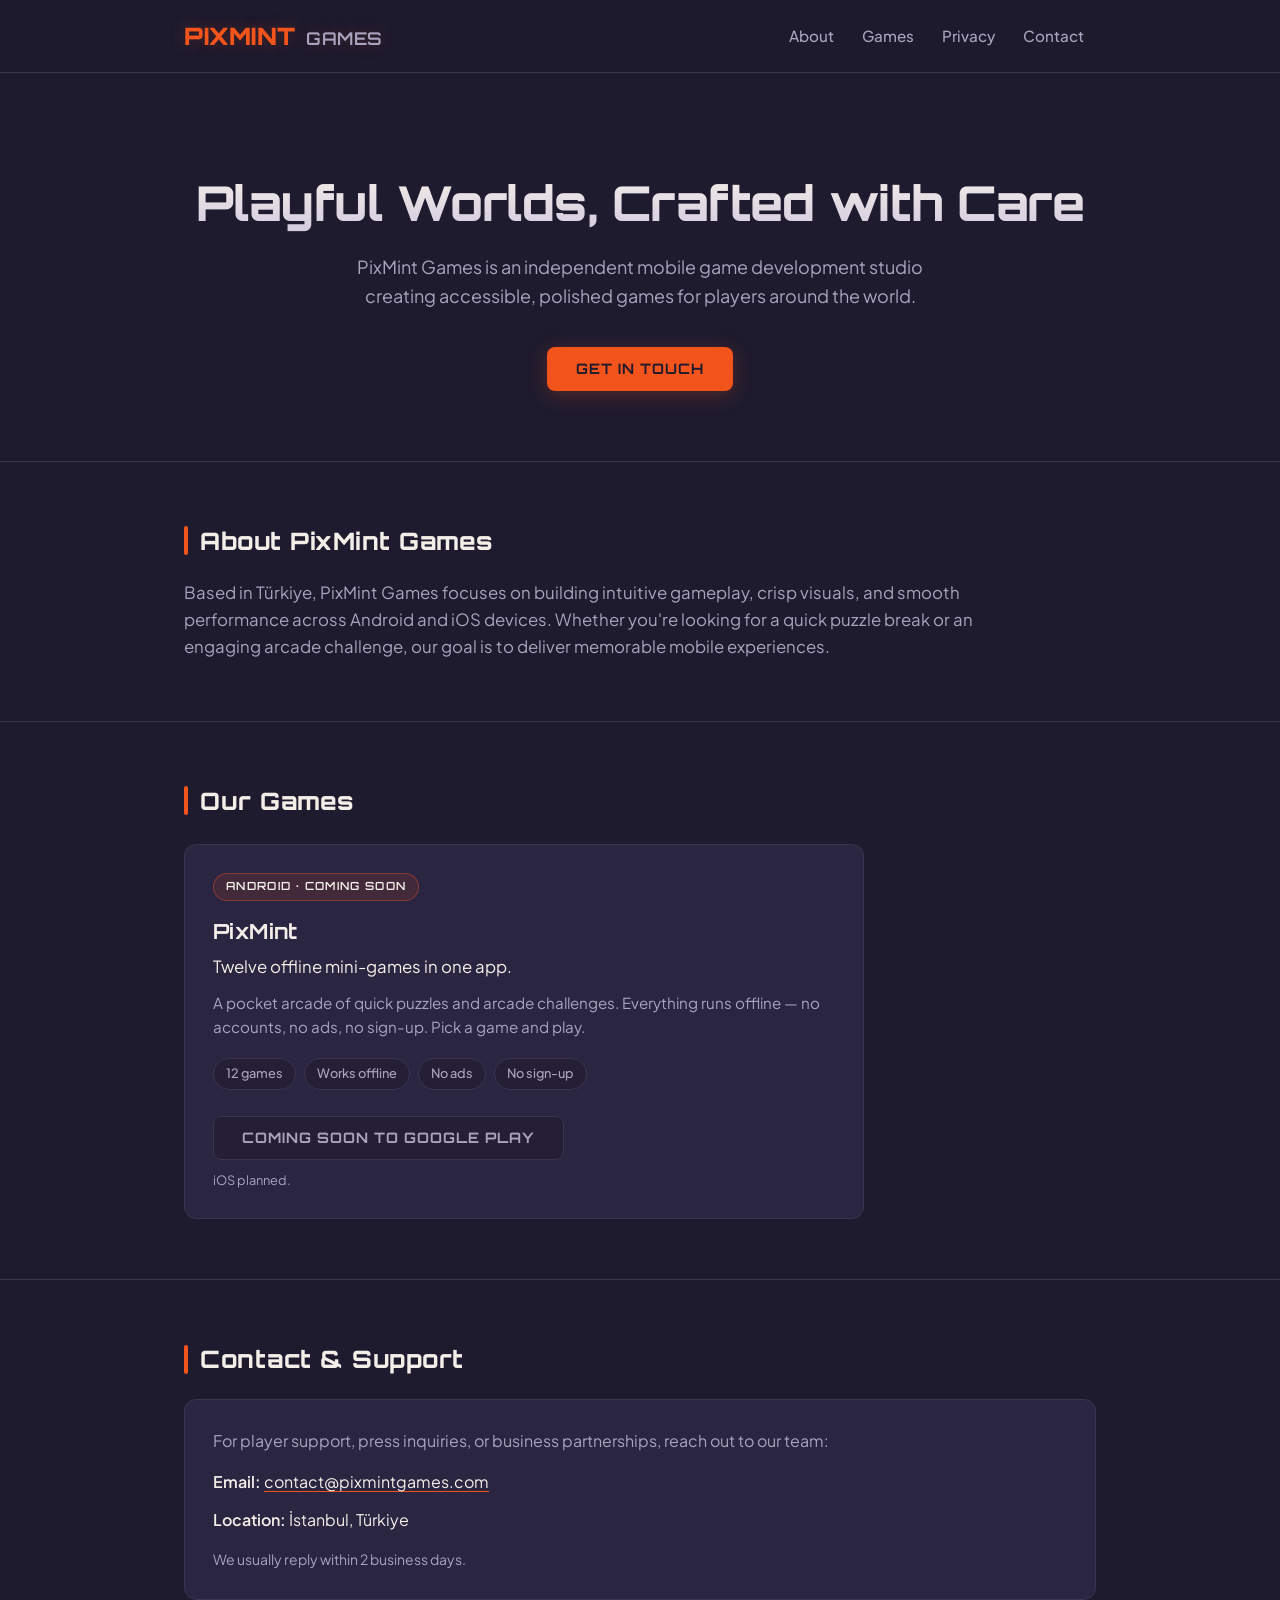
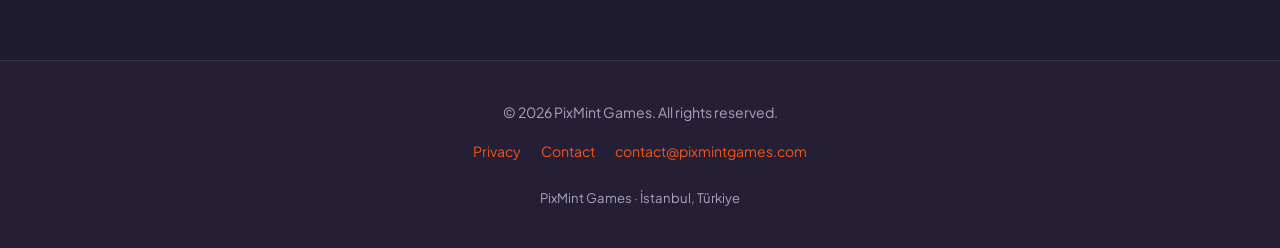
==== site/index.html @ 5b1b3f3f "site: PixMint Games landing, privacy policy and 404 for pixmintgames.com Static HTML/CSS site (brand" ====
<!DOCTYPE html>
<html lang="en">
<head>
  <meta charset="UTF-8">
  <meta name="viewport" content="width=device-width, initial-scale=1">

  <title>PixMint Games — Independent Mobile Game Studio</title>
  <meta name="description" content="PixMint Games is an independent mobile game studio in İstanbul, crafting polished, offline-friendly games for Android and iOS.">
  <meta name="robots" content="index, follow">
  <link rel="canonical" href="https://pixmintgames.com/">
  <meta name="theme-color" content="#1E1B2E">
  <meta name="color-scheme" content="dark">

  <!-- Open Graph -->
  <meta property="og:type" content="website">
  <meta property="og:site_name" content="PixMint Games">
  <meta property="og:locale" content="en_US">
  <meta property="og:url" content="https://pixmintgames.com/">
  <meta property="og:title" content="PixMint Games — Independent Mobile Game Studio">
  <meta property="og:description" content="PixMint Games is an independent mobile game studio in İstanbul, crafting polished, offline-friendly games for Android and iOS.">
  <meta property="og:image" content="https://pixmintgames.com/assets/og-image.png">
  <meta property="og:image:width" content="1200">
  <meta property="og:image:height" content="630">
  <meta property="og:image:type" content="image/png">
  <meta property="og:image:alt" content="PixMint Games — twelve offline mini-games in one app">

  <!-- Twitter / X -->
  <meta name="twitter:card" content="summary_large_image">
  <meta name="twitter:title" content="PixMint Games — Independent Mobile Game Studio">
  <meta name="twitter:description" content="PixMint Games is an independent mobile game studio in İstanbul, crafting polished, offline-friendly games for Android and iOS.">
  <meta name="twitter:image" content="https://pixmintgames.com/assets/og-image.png">
  <meta name="twitter:image:alt" content="PixMint Games — twelve offline mini-games in one app">

  <!-- Icons -->
  <link rel="icon" href="assets/favicon-32.png" sizes="32x32" type="image/png">
  <link rel="icon" href="assets/icon-512.png" sizes="512x512" type="image/png">
  <link rel="apple-touch-icon" href="assets/apple-touch-icon.png">

  <!-- Google Fonts: Orbitron for display, Plus Jakarta Sans for body -->
  <link rel="preconnect" href="https://fonts.googleapis.com">
  <link rel="preconnect" href="https://fonts.gstatic.com" crossorigin>
  <link href="https://fonts.googleapis.com/css2?family=Orbitron:wght@600;800;900&family=Plus+Jakarta+Sans:wght@400;500;600;700&display=swap" rel="stylesheet">

  <link rel="stylesheet" href="assets/styles.css">

  <script type="application/ld+json">
    {
      "@context": "https://schema.org",
      "@type": "Organization",
      "name": "PixMint Games",
      "url": "https://pixmintgames.com/",
      "logo": "https://pixmintgames.com/assets/icon-512.png",
      "email": "contact@pixmintgames.com",
      "description": "Independent mobile game studio based in İstanbul, Türkiye, building polished, offline-friendly games for Android and iOS.",
      "address": {
        "@type": "PostalAddress",
        "addressLocality": "İstanbul",
        "addressCountry": "TR"
      }
    }
  </script>
</head>
<body>

  <a class="skip-link" href="#main">Skip to content</a>

  <header>
    <div class="container nav">
      <div class="logo">PixMint <span>Games</span></div>
      <nav class="nav-links" aria-label="Main">
        <a href="#about">About</a>
        <a href="#games">Games</a>
        <a href="privacy.html">Privacy</a>
        <a href="#contact">Contact</a>
      </nav>
    </div>
  </header>

  <main id="main">

    <div class="hero">
      <div class="container">
        <h1>Playful Worlds, Crafted with Care</h1>
        <p>PixMint Games is an independent mobile game development studio creating accessible, polished games for players around the world.</p>
        <a href="#contact" class="btn">Get in Touch</a>
      </div>
    </div>

    <section id="about">
      <div class="container">
        <h2>About PixMint Games</h2>
        <p class="section-lead">
          Based in Türkiye, PixMint Games focuses on building intuitive gameplay, crisp visuals, and smooth performance across Android and iOS devices. Whether you're looking for a quick puzzle break or an engaging arcade challenge, our goal is to deliver memorable mobile experiences.
        </p>
      </div>
    </section>

    <section id="games">
      <div class="container">
        <h2>Our Games</h2>
        <div class="grid">
          <article class="card">
            <p class="eyebrow">Android · Coming soon</p>
            <h3>PixMint</h3>
            <p class="card-lead">Twelve offline mini-games in one app.</p>
            <p>A pocket arcade of quick puzzles and arcade challenges. Everything runs offline — no accounts, no ads, no sign-up. Pick a game and play.</p>
            <ul class="chips">
              <li>12 games</li>
              <li>Works offline</li>
              <li>No ads</li>
              <li>No sign-up</li>
            </ul>
            <p class="card-cta">
              <span class="btn btn-disabled" aria-disabled="true">Coming soon to Google Play</span>
            </p>
            <p class="note">iOS planned.</p>
          </article>
        </div>
      </div>
    </section>

    <section id="contact">
      <div class="container">
        <h2>Contact &amp; Support</h2>
        <div class="contact-card">
          <p class="contact-intro">For player support, press inquiries, or business partnerships, reach out to our team:</p>
          <p class="contact-detail"><strong>Email:</strong> <a href="mailto:contact@pixmintgames.com">contact@pixmintgames.com</a></p>
          <p class="contact-detail"><strong>Location:</strong> İstanbul, Türkiye</p>
          <p class="contact-note">We usually reply within 2 business days.</p>
        </div>
      </div>
    </section>

  </main>

  <footer>
    <div class="container">
      <p>&copy; 2026 PixMint Games. All rights reserved.</p>
      <p class="footer-links">
        <a href="privacy.html">Privacy</a>
        <a href="#contact">Contact</a>
        <a href="mailto:contact@pixmintgames.com">contact@pixmintgames.com</a>
      </p>
      <p class="legal-info">PixMint Games · İstanbul, Türkiye</p>
    </div>
  </footer>

</body>
</html>
---- site/assets/styles.css ----
/* ==========================================================================
   PixMint Games — shared stylesheet
   Static site, no build step, no JavaScript.
   --------------------------------------------------------------------------
   Reusable classes/components for other pages (privacy.html, 404.html, ...):

     Layout ...... .container, main, section, header, footer
     Navigation .. .nav, .logo, .nav-links, .skip-link
     Typography .. h1, h2, .eyebrow, .section-lead, .note, .legal-info
     Content ..... .card, .grid, .policy-box, .contact-card, .contact-detail,
                   .contact-intro, .contact-note, .chips, .notice
     Actions ..... .btn, .btn-disabled

   Page-specific (index.html only): .hero, .card-lead, .card-cta, .footer-links
   Accessibility: visible :focus-visible ring, 44px minimum touch targets,
   prefers-reduced-motion support, AA contrast on all text tokens.
   ========================================================================== */

:root {
  color-scheme: dark;

  /* Brand palette */
  --ink: #1E1B2E;
  --surface: #2A2540;
  --surface-subtle: #241F35;
  --border: #3A3450;
  --brand: #F2541B;
  --brand-hover: #D8480F;
  --brand-glow: rgba(242, 84, 27, 0.25);
  --cream: #F4EEE9;
  --muted: #A9A3BE;

  --radius: 8px;
  --radius-lg: 12px;

  --font-display: 'Orbitron', -apple-system, BlinkMacSystemFont, sans-serif;
  --font-body: 'Plus Jakarta Sans', -apple-system, BlinkMacSystemFont, sans-serif;
}

*,
*::before,
*::after {
  box-sizing: border-box;
  margin: 0;
  padding: 0;
}

html {
  scroll-behavior: smooth;
}

body {
  font-family: var(--font-body);
  background-color: var(--ink);
  color: var(--cream);
  line-height: 1.6;
  -webkit-font-smoothing: antialiased;
  text-rendering: optimizeLegibility;
}

/* Anchors land below the sticky header */
section[id],
[id] {
  scroll-margin-top: 96px;
}

/* --------------------------------------------------------------------------
   Links
   --brand on --ink = 4.84:1, on --surface-subtle = 4.58:1.
   Inside surface cards the brand orange drops to 4.22:1, so those links use
   --cream (12.7:1) with an orange underline for brand identity.
   -------------------------------------------------------------------------- */
a {
  color: var(--brand);
  text-decoration: none;
  transition: color 0.2s ease;
}

a:hover {
  color: var(--cream);
  text-decoration: underline;
  text-underline-offset: 3px;
}

.card a,
.contact-card a,
.policy-box a {
  color: var(--cream);
  text-decoration: underline;
  text-decoration-color: var(--brand);
  text-underline-offset: 3px;
}

.card a:hover,
.contact-card a:hover,
.policy-box a:hover {
  color: var(--cream);
  text-decoration-color: var(--brand-hover);
  text-decoration-thickness: 2px;
}

/* --------------------------------------------------------------------------
   Focus ring
   -------------------------------------------------------------------------- */
:focus:not(:focus-visible) {
  outline: none;
}

:focus-visible {
  outline: 2px solid var(--brand);
  outline-offset: 3px;
  border-radius: 4px;
}

/* --------------------------------------------------------------------------
   Layout
   -------------------------------------------------------------------------- */
.container {
  width: 100%;
  max-width: 960px;
  margin: 0 auto;
  padding: 0 24px;
}

main {
  display: block;
}

section {
  padding: 60px 0;
  border-top: 1px solid var(--border);
}

/* --------------------------------------------------------------------------
   Skip link — first focusable element, visible on focus
   -------------------------------------------------------------------------- */
.skip-link {
  position: fixed;
  top: -100px;
  left: 16px;
  z-index: 200;
  display: inline-flex;
  align-items: center;
  min-height: 44px;
  padding: 0 20px;
  border-radius: 0 0 var(--radius) var(--radius);
  background-color: var(--brand);
  color: var(--ink);
  font-family: var(--font-display);
  font-size: 0.85rem;
  font-weight: 700;
  letter-spacing: 0.06em;
  text-transform: uppercase;
  transition: top 0.15s ease;
}

.skip-link:hover,
.skip-link:focus {
  color: var(--ink);
  text-decoration: none;
}

.skip-link:focus {
  top: 0;
}

/* --------------------------------------------------------------------------
   Header / navigation (sticky, translucent)
   -------------------------------------------------------------------------- */
header {
  position: sticky;
  top: 0;
  z-index: 100;
  padding: 14px 0;
  border-bottom: 1px solid var(--border);
  background: rgba(30, 27, 46, 0.88);
  -webkit-backdrop-filter: blur(12px);
  backdrop-filter: blur(12px);
}

.nav {
  display: flex;
  align-items: center;
  justify-content: space-between;
  flex-wrap: wrap;
  gap: 8px 16px;
}

.logo {
  font-family: var(--font-display);
  font-size: 1.5rem;
  font-weight: 900;
  letter-spacing: 0.5px;
  text-transform: uppercase;
  color: var(--brand);
  text-shadow: 0 0 16px var(--brand-glow);
  white-space: nowrap;
}

.logo span {
  margin-left: 2px;
  font-size: 1.1rem;
  font-weight: 600;
  color: var(--muted);
}

.nav-links {
  display: flex;
  flex-wrap: wrap;
  align-items: center;
  gap: 4px;
  font-size: 0.95rem;
  font-weight: 500;
}

/* 44px minimum touch target */
.nav-links a {
  display: inline-flex;
  align-items: center;
  min-height: 44px;
  padding: 0 12px;
  border-radius: var(--radius);
  color: var(--muted);
  transition: color 0.2s ease, background-color 0.2s ease;
}

.nav-links a:hover {
  color: var(--cream);
  background-color: rgba(244, 238, 233, 0.06);
  text-decoration: none;
}

/* --------------------------------------------------------------------------
   Typography
   -------------------------------------------------------------------------- */
h2 {
  display: flex;
  align-items: center;
  gap: 12px;
  margin-bottom: 20px;
  font-family: var(--font-display);
  font-size: 1.5rem;
  font-weight: 800;
  letter-spacing: 0.5px;
  color: var(--cream);
}

/* Decorative brand bar (pure CSS, not announced by screen readers) */
h2::before {
  content: '';
  display: inline-block;
  flex: 0 0 auto;
  width: 4px;
  height: 1.2em;
  border-radius: 2px;
  background-color: var(--brand);
}

.section-lead {
  max-width: 800px;
  font-size: 1.05rem;
  color: var(--muted);
}

.eyebrow {
  display: inline-flex;
  align-items: center;
  align-self: flex-start;
  min-height: 28px;
  padding: 4px 12px;
  border: 1px solid rgba(242, 84, 27, 0.38);
  border-radius: 999px;
  background-color: rgba(242, 84, 27, 0.12);
  color: var(--cream);
  font-family: var(--font-display);
  font-size: 0.7rem;
  font-weight: 600;
  letter-spacing: 0.12em;
  text-transform: uppercase;
}

.note {
  margin-top: 10px;
  font-size: 0.8rem;
  color: var(--muted);
}

/* Generic inline notice for legal / informational pages */
.notice {
  padding: 16px 18px;
  border: 1px solid var(--border);
  border-left: 4px solid var(--brand);
  border-radius: var(--radius);
  background-color: rgba(242, 84, 27, 0.08);
  color: var(--cream);
  font-size: 0.925rem;
  line-height: 1.65;
}

.legal-info {
  margin-top: 14px;
  font-size: 0.82rem;
  line-height: 1.6;
  color: var(--muted);
}

/* --------------------------------------------------------------------------
   Hero
   -------------------------------------------------------------------------- */
.hero {
  padding: 100px 0 70px;
  text-align: center;
}

.hero h1 {
  margin-bottom: 20px;
  font-family: var(--font-display);
  font-size: clamp(2rem, 5vw, 3rem);
  font-weight: 800;
  line-height: 1.25;
  letter-spacing: -0.5px;
  color: var(--cream);
  background: linear-gradient(180deg, #F4EEE9 0%, #D2CADE 100%);
  -webkit-background-clip: text;
  background-clip: text;
  -webkit-text-fill-color: transparent;
}

.hero p {
  max-width: 620px;
  margin: 0 auto 36px;
  font-size: 1.125rem;
  color: var(--muted);
}

/* --------------------------------------------------------------------------
   Buttons
   --ink on --brand = 4.84:1 (AA for normal text).
   --brand-hover is used for the hover border/glow only: cream or ink text on
   it would fall below 4.5:1.
   -------------------------------------------------------------------------- */
.btn {
  display: inline-flex;
  align-items: center;
  justify-content: center;
  min-height: 44px;
  padding: 0 28px;
  border: 1px solid transparent;
  border-radius: var(--radius);
  background-color: var(--brand);
  color: var(--ink);
  font-family: var(--font-display);
  font-size: 0.9rem;
  font-weight: 700;
  letter-spacing: 1px;
  text-transform: uppercase;
  text-align: center;
  box-shadow: 0 4px 20px var(--brand-glow);
  transition: transform 0.2s ease, box-shadow 0.2s ease, border-color 0.2s ease;
}

.btn:hover {
  border-color: var(--brand-hover);
  color: var(--ink);
  text-decoration: none;
  transform: translateY(-2px);
  box-shadow: 0 6px 26px rgba(242, 84, 27, 0.4);
}

.btn:active {
  transform: translateY(0);
}

/* Unavailable action: button-shaped but clearly inactive */
.btn-disabled,
.btn-disabled:hover,
.btn-disabled:active {
  border-color: var(--border);
  background-color: var(--surface-subtle);
  color: var(--muted);
  cursor: default;
  transform: none;
  box-shadow: none;
}

/* --------------------------------------------------------------------------
   Cards / grid
   -------------------------------------------------------------------------- */
.grid {
  display: grid;
  grid-template-columns: repeat(auto-fit, minmax(280px, 1fr));
  gap: 20px;
  margin-top: 24px;
}

.card {
  display: flex;
  flex-direction: column;
  align-items: flex-start;
  max-width: 680px;
  padding: 28px;
  border: 1px solid var(--border);
  border-radius: var(--radius-lg);
  background-color: var(--surface);
  transition: border-color 0.2s ease;
}

.card:hover {
  border-color: rgba(244, 238, 233, 0.22);
}

.card h3 {
  margin: 14px 0 6px;
  font-family: var(--font-display);
  font-size: 1.3rem;
  font-weight: 700;
  letter-spacing: 0.02em;
  color: var(--cream);
}

.card p {
  font-size: 0.95rem;
  color: var(--muted);
}

.card .card-lead {
  margin-bottom: 10px;
  font-size: 1.05rem;
  color: var(--cream);
}

/* .card p wins on specificity, so restore the badge/note sizing inside cards */
.card .eyebrow {
  font-family: var(--font-display);
  font-size: 0.7rem;
  color: var(--cream);
}

.card .note {
  font-size: 0.8rem;
}

.chips {
  display: flex;
  flex-wrap: wrap;
  gap: 8px;
  margin: 18px 0 22px;
  list-style: none;
}

.chips li {
  padding: 6px 12px;
  border: 1px solid var(--border);
  border-radius: 999px;
  background-color: var(--surface-subtle);
  color: var(--muted);
  font-size: 0.8rem;
  font-weight: 500;
  line-height: 1.4;
}

.card-cta {
  margin-top: auto;
  padding-top: 4px;
}

/* --------------------------------------------------------------------------
   Policy box (privacy.html reuse)
   -------------------------------------------------------------------------- */
.policy-box {
  padding: 32px;
  border: 1px solid var(--border);
  border-radius: var(--radius-lg);
  background-color: var(--surface);
  color: var(--muted);
  font-size: 0.95rem;
  line-height: 1.7;
}

.policy-box h3 {
  margin: 24px 0 8px;
  font-family: var(--font-display);
  font-size: 1rem;
  letter-spacing: 0.5px;
  color: var(--cream);
}

.policy-box h3:first-child {
  margin-top: 0;
}

.policy-box p + p {
  margin-top: 10px;
}

/* --------------------------------------------------------------------------
   Contact
   -------------------------------------------------------------------------- */
.contact-card {
  padding: 28px;
  border: 1px solid var(--border);
  border-radius: var(--radius-lg);
  background-color: var(--surface);
}

.contact-intro {
  margin-bottom: 16px;
  color: var(--muted);
}

.contact-detail {
  margin-top: 12px;
  font-size: 1rem;
}

.contact-detail strong {
  font-weight: 600;
  color: var(--cream);
}

.contact-note {
  margin-top: 16px;
  font-size: 0.875rem;
  color: var(--muted);
}

/* --------------------------------------------------------------------------
   Footer
   -------------------------------------------------------------------------- */
footer {
  padding: 40px 0;
  border-top: 1px solid var(--border);
  background-color: var(--surface-subtle);
  color: var(--muted);
  font-size: 0.88rem;
  text-align: center;
}

.footer-links {
  display: flex;
  flex-wrap: wrap;
  align-items: center;
  justify-content: center;
  gap: 0 20px;
  margin-top: 6px;
}

.footer-links a {
  display: inline-flex;
  align-items: center;
  min-height: 44px;
  color: var(--brand);
}

.footer-links a:hover {
  color: var(--cream);
}

/* --------------------------------------------------------------------------
   Responsive
   -------------------------------------------------------------------------- */
@media (max-width: 700px) {
  header {
    padding: 6px 0;
  }

  .nav {
    justify-content: center;
    gap: 4px;
  }

  .logo {
    font-size: 1.15rem;
  }

  .nav-links {
    width: 100%;
    justify-content: center;
    gap: 0;
  }

  .nav-links a {
    padding: 0 10px;
    font-size: 0.875rem;
  }

  .hero {
    padding: 64px 0 52px;
  }

  .hero p {
    font-size: 1rem;
    margin-bottom: 28px;
  }

  section {
    padding: 44px 0;
  }

  .card,
  .contact-card,
  .policy-box {
    padding: 22px;
  }
}

/* --------------------------------------------------------------------------
   Reduced motion
   -------------------------------------------------------------------------- */
@media (prefers-reduced-motion: reduce) {
  html {
    scroll-behavior: auto;
  }

  *,
  *::before,
  *::after {
    animation-duration: 0.01ms !important;
    animation-iteration-count: 1 !important;
    transition-duration: 0.01ms !important;
    scroll-behavior: auto !important;
  }

  .btn:hover,
  .btn:active,
  .card:hover,
  .skip-link {
    transform: none !important;
  }
}

/* Keep gradient text readable in forced-colors / high-contrast modes */
@media (forced-colors: active) {
  .hero h1 {
    background: none;
    color: CanvasText;
    -webkit-text-fill-color: currentColor;
  }
}
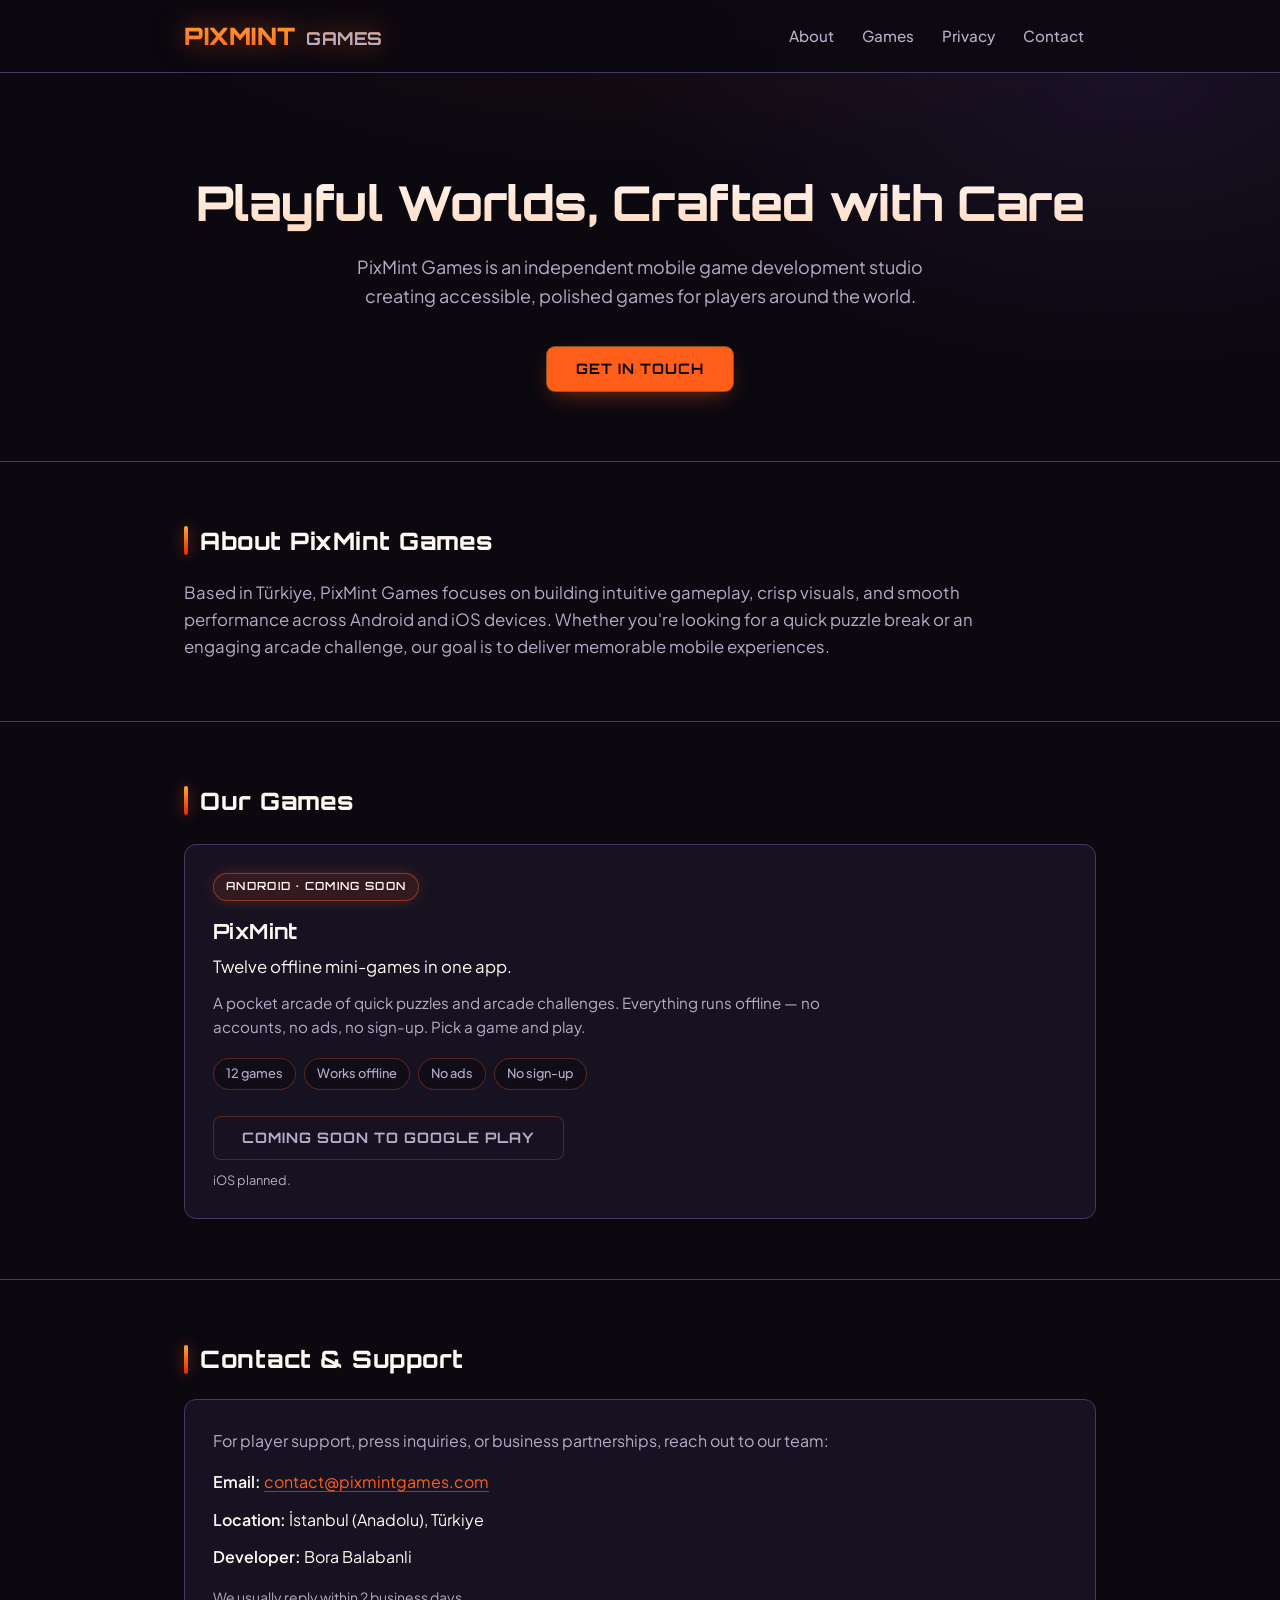
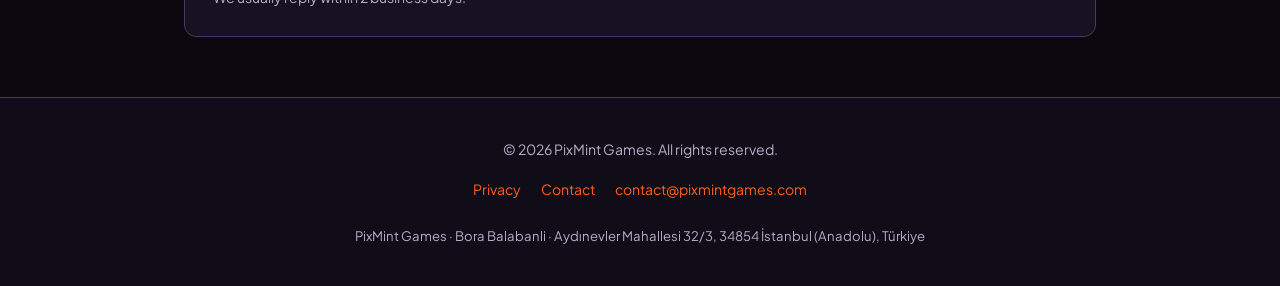
==== commit a4b85c26: "site: palette v2 with Display-P3 overrides, glow accents, legal identity, indexing off Ink drops to " ====
--- a/site/index.html
+++ b/site/index.html
@@ -6,9 +6,12 @@
 
   <title>PixMint Games — Independent Mobile Game Studio</title>
   <meta name="description" content="PixMint Games is an independent mobile game studio in İstanbul, crafting polished, offline-friendly games for Android and iOS.">
-  <meta name="robots" content="index, follow">
+  <!-- Indexing is OFF (pre-launch). To launch: set both robots metas below to
+       "index, follow" and remove the Disallow block in robots.txt. -->
+  <meta name="robots" content="noindex, nofollow">
+  <meta name="googlebot" content="noindex, nofollow">
   <link rel="canonical" href="https://pixmintgames.com/">
-  <meta name="theme-color" content="#1E1B2E">
+  <meta name="theme-color" content="#0B0810">
   <meta name="color-scheme" content="dark">
 
   <!-- Open Graph -->
@@ -48,13 +51,17 @@
       "@context": "https://schema.org",
       "@type": "Organization",
       "name": "PixMint Games",
+      "legalName": "Bora Balabanli",
       "url": "https://pixmintgames.com/",
       "logo": "https://pixmintgames.com/assets/icon-512.png",
       "email": "contact@pixmintgames.com",
       "description": "Independent mobile game studio based in İstanbul, Türkiye, building polished, offline-friendly games for Android and iOS.",
       "address": {
         "@type": "PostalAddress",
+        "streetAddress": "Aydınevler Mahallesi 32/3",
         "addressLocality": "İstanbul",
+        "addressRegion": "İstanbul (Anadolu)",
+        "postalCode": "34854",
         "addressCountry": "TR"
       }
     }
@@ -125,7 +132,8 @@
         <div class="contact-card">
           <p class="contact-intro">For player support, press inquiries, or business partnerships, reach out to our team:</p>
           <p class="contact-detail"><strong>Email:</strong> <a href="mailto:contact@pixmintgames.com">contact@pixmintgames.com</a></p>
-          <p class="contact-detail"><strong>Location:</strong> İstanbul, Türkiye</p>
+          <p class="contact-detail"><strong>Location:</strong> İstanbul (Anadolu), Türkiye</p>
+          <p class="contact-detail"><strong>Developer:</strong> Bora Balabanli</p>
           <p class="contact-note">We usually reply within 2 business days.</p>
         </div>
       </div>
@@ -141,7 +149,7 @@
         <a href="#contact">Contact</a>
         <a href="mailto:contact@pixmintgames.com">contact@pixmintgames.com</a>
       </p>
-      <p class="legal-info">PixMint Games · İstanbul, Türkiye</p>
+      <p class="legal-info">PixMint Games · Bora Balabanli · Aydınevler Mahallesi 32/3, 34854 İstanbul (Anadolu), Türkiye</p>
     </div>
   </footer>
 
--- a/site/assets/styles.css
+++ b/site/assets/styles.css
@@ -19,22 +19,42 @@
 :root {
   color-scheme: dark;
 
-  /* Brand palette */
-  --ink: #1E1B2E;
-  --surface: #2A2540;
-  --surface-subtle: #241F35;
-  --border: #3A3450;
-  --brand: #F2541B;
-  --brand-hover: #D8480F;
-  --brand-glow: rgba(242, 84, 27, 0.25);
-  --cream: #F4EEE9;
-  --muted: #A9A3BE;
+  /* Brand palette — sRGB fallbacks. The P3 override below swaps in the same
+     hues at higher chroma on wide-gamut displays. */
+  --ink: #0B0810;
+  --surface: #171221;
+  --surface-subtle: #110D18;
+  --border: #403A64;
+  --brand: #FF5E1A;            /* hsl(18 100% 55%) */
+  --brand-hot: #FFA733;        /* hsl(34 100% 60%) */
+  --brand-deep: #E62600;       /* hsl(10 100% 45%) */
+  --accent: #B370FF;           /* hsl(268 100% 72%) — ambient glow only */
+  --cream: #FFF7F2;
+  --muted: #B5ACC7;
+
+  /* Derived glows/fills — always resolve through the tokens so the P3
+     override propagates. */
+  --glow-brand: color-mix(in srgb, var(--brand) 55%, transparent);
+  --glow-hot: color-mix(in srgb, var(--brand-hot) 45%, transparent);
+  --brand-tint: color-mix(in srgb, var(--brand) 12%, transparent);
 
   --radius: 8px;
   --radius-lg: 12px;
 
   --font-display: 'Orbitron', -apple-system, BlinkMacSystemFont, sans-serif;
   --font-body: 'Plus Jakarta Sans', -apple-system, BlinkMacSystemFont, sans-serif;
+}
+
+/* Wide-gamut screens get the same hues with more chroma. Values are the
+   computed sRGB -> Display-P3 conversions of the tokens above. */
+@media (color-gamut: p3) {
+  :root {
+    --brand: color(display-p3 0.927 0.412 0.205);
+    --brand-hot: color(display-p3 0.951 0.670 0.304);
+    --brand-deep: color(display-p3 0.829 0.235 0.128);
+    --accent: color(display-p3 0.665 0.451 0.968);
+    --cream: color(display-p3 0.995 0.970 0.951);
+  }
 }
 
 *,
@@ -52,6 +72,10 @@
 body {
   font-family: var(--font-body);
   background-color: var(--ink);
+  background-image:
+    radial-gradient(900px 460px at 50% -8%, color-mix(in srgb, var(--brand) 10%, transparent), transparent 70%),
+    radial-gradient(720px 420px at 88% 4%, color-mix(in srgb, var(--accent) 9%, transparent), transparent 70%);
+  background-repeat: no-repeat;
   color: var(--cream);
   line-height: 1.6;
   -webkit-font-smoothing: antialiased;
@@ -66,9 +90,9 @@
 
 /* --------------------------------------------------------------------------
    Links
-   --brand on --ink = 4.84:1, on --surface-subtle = 4.58:1.
-   Inside surface cards the brand orange drops to 4.22:1, so those links use
-   --cream (12.7:1) with an orange underline for brand identity.
+   --brand on --ink = 6.50:1, on --surface = 6.00:1,
+   on --surface-subtle = 6.27:1. All pass AA, so the brand orange is used
+   everywhere, including inside surface cards.
    -------------------------------------------------------------------------- */
 a {
   color: var(--brand);
@@ -85,9 +109,9 @@
 .card a,
 .contact-card a,
 .policy-box a {
-  color: var(--cream);
+  color: var(--brand);
   text-decoration: underline;
-  text-decoration-color: var(--brand);
+  text-decoration-color: color-mix(in srgb, var(--brand) 55%, transparent);
   text-underline-offset: 3px;
 }
 
@@ -95,7 +119,7 @@
 .contact-card a:hover,
 .policy-box a:hover {
   color: var(--cream);
-  text-decoration-color: var(--brand-hover);
+  text-decoration-color: var(--brand-hot);
   text-decoration-thickness: 2px;
 }
 
@@ -110,6 +134,7 @@
   outline: 2px solid var(--brand);
   outline-offset: 3px;
   border-radius: 4px;
+  box-shadow: 0 0 0 4px color-mix(in srgb, var(--brand) 28%, transparent);
 }
 
 /* --------------------------------------------------------------------------
@@ -173,7 +198,7 @@
   z-index: 100;
   padding: 14px 0;
   border-bottom: 1px solid var(--border);
-  background: rgba(30, 27, 46, 0.88);
+  background: color-mix(in srgb, var(--ink) 78%, transparent);
   -webkit-backdrop-filter: blur(12px);
   backdrop-filter: blur(12px);
 }
@@ -192,8 +217,11 @@
   font-weight: 900;
   letter-spacing: 0.5px;
   text-transform: uppercase;
-  color: var(--brand);
-  text-shadow: 0 0 16px var(--brand-glow);
+  background: linear-gradient(180deg, var(--brand-hot), var(--brand));
+  -webkit-background-clip: text;
+  background-clip: text;
+  -webkit-text-fill-color: transparent;
+  filter: drop-shadow(0 0 14px var(--glow-brand));
   white-space: nowrap;
 }
 
@@ -202,6 +230,7 @@
   font-size: 1.1rem;
   font-weight: 600;
   color: var(--muted);
+  -webkit-text-fill-color: var(--muted);
 }
 
 .nav-links {
@@ -226,7 +255,7 @@
 
 .nav-links a:hover {
   color: var(--cream);
-  background-color: rgba(244, 238, 233, 0.06);
+  background-color: color-mix(in srgb, var(--cream) 7%, transparent);
   text-decoration: none;
 }
 
@@ -253,7 +282,8 @@
   width: 4px;
   height: 1.2em;
   border-radius: 2px;
-  background-color: var(--brand);
+  background: linear-gradient(180deg, var(--brand-hot), var(--brand-deep));
+  box-shadow: 0 0 14px var(--glow-brand);
 }
 
 .section-lead {
@@ -268,9 +298,10 @@
   align-self: flex-start;
   min-height: 28px;
   padding: 4px 12px;
-  border: 1px solid rgba(242, 84, 27, 0.38);
+  border: 1px solid color-mix(in srgb, var(--brand) 45%, transparent);
   border-radius: 999px;
-  background-color: rgba(242, 84, 27, 0.12);
+  background-color: var(--brand-tint);
+  box-shadow: 0 0 18px -6px var(--glow-brand);
   color: var(--cream);
   font-family: var(--font-display);
   font-size: 0.7rem;
@@ -289,9 +320,12 @@
 .notice {
   padding: 16px 18px;
   border: 1px solid var(--border);
-  border-left: 4px solid var(--brand);
   border-radius: var(--radius);
-  background-color: rgba(242, 84, 27, 0.08);
+  background-color: color-mix(in srgb, var(--brand) 9%, transparent);
+  background-image: linear-gradient(180deg, var(--brand-hot), var(--brand-deep));
+  background-size: 4px 100%;
+  background-position: left top;
+  background-repeat: no-repeat;
   color: var(--cream);
   font-size: 0.925rem;
   line-height: 1.65;
@@ -320,7 +354,7 @@
   line-height: 1.25;
   letter-spacing: -0.5px;
   color: var(--cream);
-  background: linear-gradient(180deg, #F4EEE9 0%, #D2CADE 100%);
+  background: linear-gradient(180deg, #FFF7F2 0%, #FFD9BF 100%);
   -webkit-background-clip: text;
   background-clip: text;
   -webkit-text-fill-color: transparent;
@@ -335,9 +369,8 @@
 
 /* --------------------------------------------------------------------------
    Buttons
-   --ink on --brand = 4.84:1 (AA for normal text).
-   --brand-hover is used for the hover border/glow only: cream or ink text on
-   it would fall below 4.5:1.
+   --ink on --brand = 6.50:1 (AA for normal text). The glow tokens are
+   decorative only and never carry text.
    -------------------------------------------------------------------------- */
 .btn {
   display: inline-flex;
@@ -355,32 +388,64 @@
   letter-spacing: 1px;
   text-transform: uppercase;
   text-align: center;
-  box-shadow: 0 4px 20px var(--brand-glow);
+  box-shadow: 0 0 0 1px var(--glow-hot), 0 8px 24px -8px var(--glow-brand);
   transition: transform 0.2s ease, box-shadow 0.2s ease, border-color 0.2s ease;
 }
 
 .btn:hover {
-  border-color: var(--brand-hover);
+  border-color: var(--brand-deep);
   color: var(--ink);
   text-decoration: none;
   transform: translateY(-2px);
-  box-shadow: 0 6px 26px rgba(242, 84, 27, 0.4);
+  box-shadow: 0 0 0 1px var(--glow-hot), 0 12px 34px -10px var(--glow-brand), 0 0 44px -12px var(--glow-hot);
 }
 
 .btn:active {
   transform: translateY(0);
 }
 
-/* Unavailable action: button-shaped but clearly inactive */
-.btn-disabled,
+/* Unavailable action: button-shaped but clearly inactive.
+   --surface fill + a faint brand hairline keeps the pill visible on --ink
+   (--surface is #171221 vs --ink #0B0810), while --muted on --surface is
+   8.46:1 so the label stays readable. */
+.btn-disabled {
+  border: 1px solid color-mix(in srgb, var(--brand) 28%, transparent);
+  background-color: var(--surface);
+  color: var(--muted);
+  cursor: default;
+  box-shadow: none;
+}
+
+/* No hover lift, glow, or colour change: it is not a live control. */
 .btn-disabled:hover,
 .btn-disabled:active {
-  border-color: var(--border);
-  background-color: var(--surface-subtle);
+  border-color: color-mix(in srgb, var(--brand) 28%, transparent);
+  background-color: var(--surface);
   color: var(--muted);
   cursor: default;
   transform: none;
   box-shadow: none;
+}
+
+/* The surface-card link rule above outranks .btn, which would paint a button
+   label brand-on-brand. Buttons keep ink text; disabled ones stay muted. */
+.card .btn,
+.contact-card .btn,
+.policy-box .btn,
+.card .btn:hover,
+.contact-card .btn:hover,
+.policy-box .btn:hover {
+  color: var(--ink);
+  text-decoration: none;
+}
+
+.card .btn-disabled,
+.contact-card .btn-disabled,
+.policy-box .btn-disabled,
+.card .btn-disabled:hover,
+.contact-card .btn-disabled:hover,
+.policy-box .btn-disabled:hover {
+  color: var(--muted);
 }
 
 /* --------------------------------------------------------------------------
@@ -391,6 +456,16 @@
   grid-template-columns: repeat(auto-fit, minmax(280px, 1fr));
   gap: 20px;
   margin-top: 24px;
+}
+
+/* A lone card should not leave an empty auto-fit column beside it. */
+.grid:has(> .card:only-child) {
+  grid-template-columns: 1fr;
+}
+
+/* ...and that lone card should fill the row instead of stopping at 680px. */
+.grid:has(> .card:only-child) > .card {
+  max-width: none;
 }
 
 .card {
@@ -402,11 +477,12 @@
   border: 1px solid var(--border);
   border-radius: var(--radius-lg);
   background-color: var(--surface);
-  transition: border-color 0.2s ease;
+  transition: border-color 0.2s ease, box-shadow 0.2s ease;
 }
 
 .card:hover {
-  border-color: rgba(244, 238, 233, 0.22);
+  border-color: color-mix(in srgb, var(--brand) 55%, transparent);
+  box-shadow: 0 0 0 1px color-mix(in srgb, var(--brand) 25%, transparent), 0 20px 50px -26px var(--glow-brand);
 }
 
 .card h3 {
@@ -421,6 +497,12 @@
 .card p {
   font-size: 0.95rem;
   color: var(--muted);
+}
+
+/* A full-width single card must not stretch its copy into 900px lines. */
+.card > p,
+.card .card-lead {
+  max-width: 62ch;
 }
 
 .card .card-lead {
@@ -450,13 +532,19 @@
 
 .chips li {
   padding: 6px 12px;
-  border: 1px solid var(--border);
+  border: 1px solid color-mix(in srgb, var(--brand) 30%, transparent);
   border-radius: 999px;
   background-color: var(--surface-subtle);
   color: var(--muted);
   font-size: 0.8rem;
   font-weight: 500;
   line-height: 1.4;
+  transition: border-color 0.2s ease, box-shadow 0.2s ease;
+}
+
+.chips li:hover {
+  border-color: color-mix(in srgb, var(--brand) 60%, transparent);
+  box-shadow: 0 0 16px -4px var(--glow-brand);
 }
 
 .card-cta {
@@ -629,11 +717,17 @@
   }
 }
 
-/* Keep gradient text readable in forced-colors / high-contrast modes */
+/* Keep gradient/clipped text readable in forced-colors / high-contrast modes */
 @media (forced-colors: active) {
-  .hero h1 {
+  .hero h1,
+  .logo {
     background: none;
     color: CanvasText;
     -webkit-text-fill-color: currentColor;
-  }
-}
+    filter: none;
+  }
+
+  .logo span {
+    -webkit-text-fill-color: currentColor;
+  }
+}
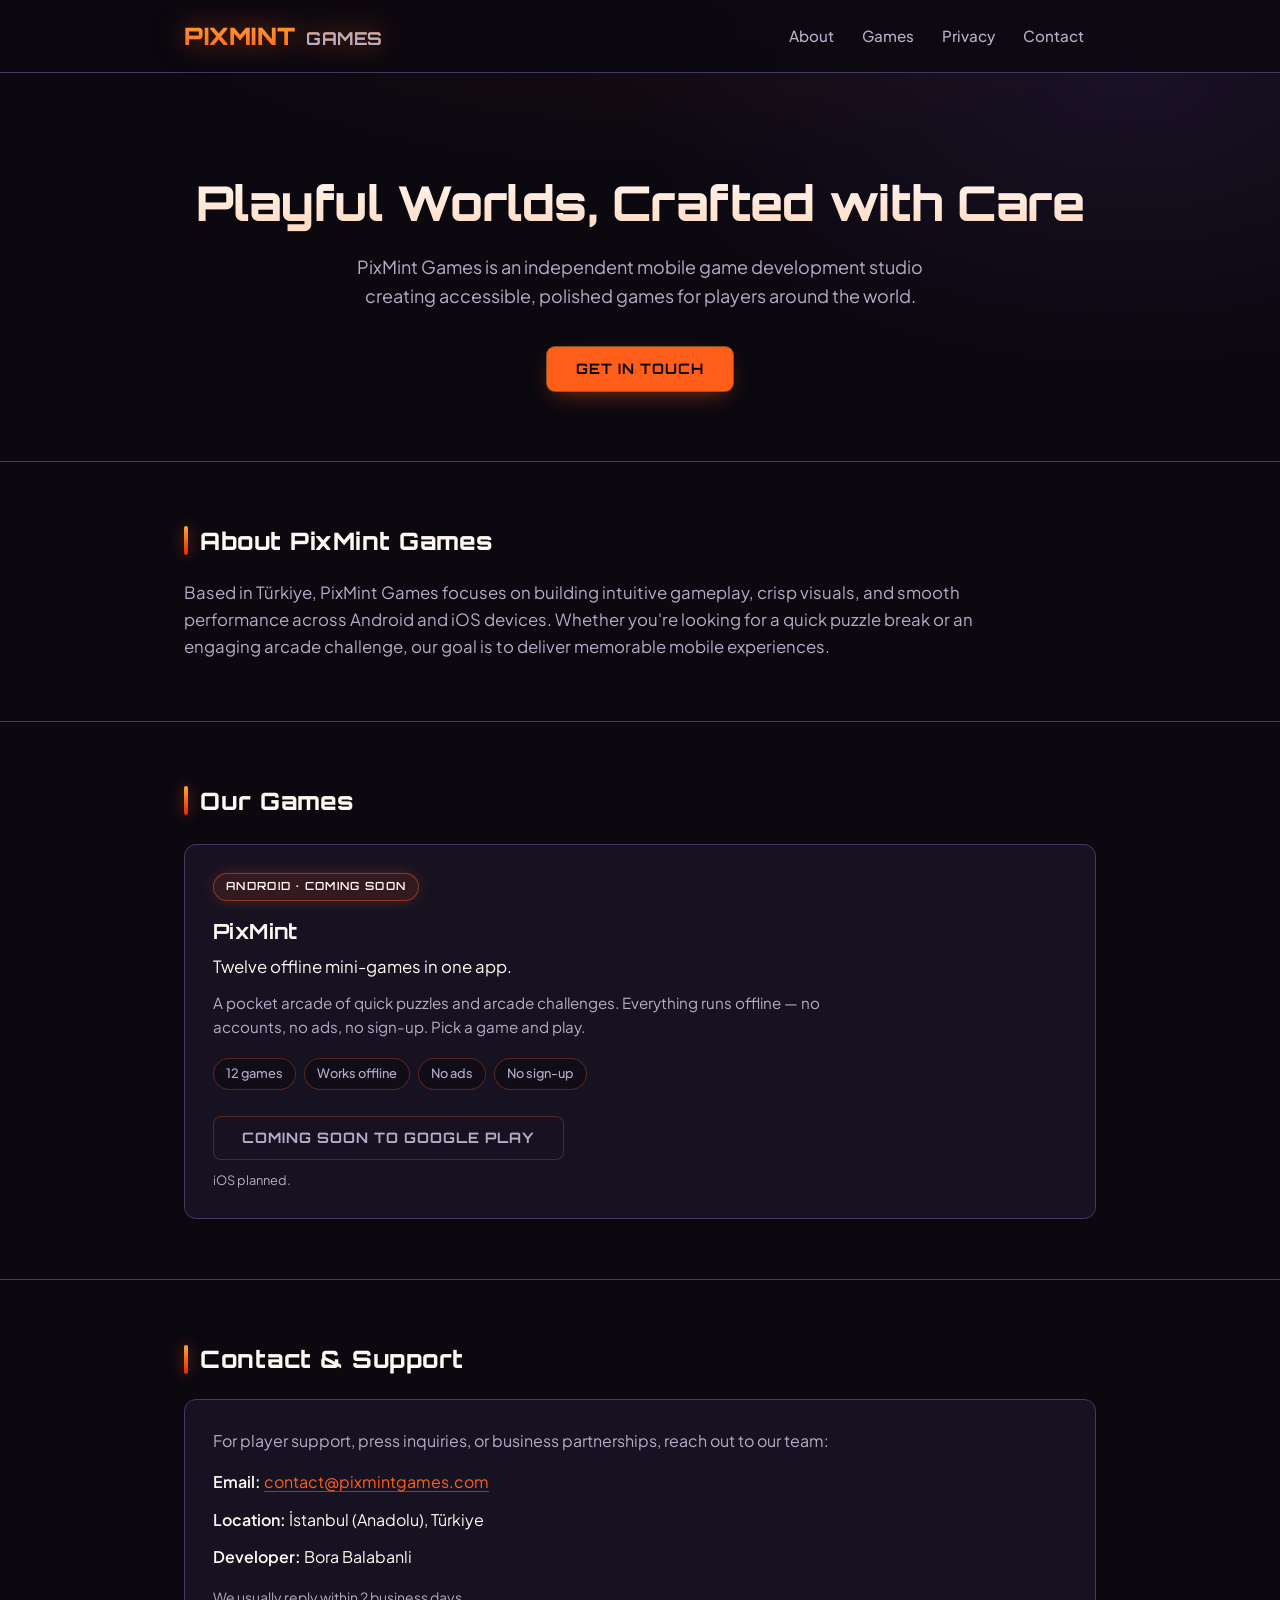
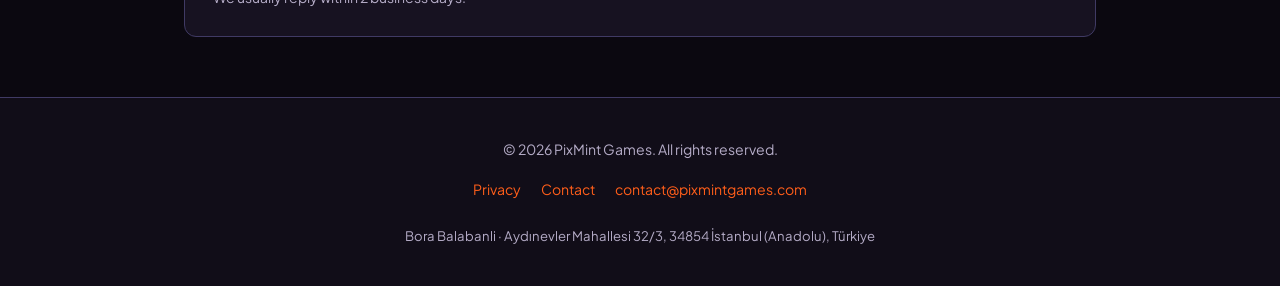
==== commit 5f1c9abc: "site: drop redundant studio name from the footer legal line" ====
--- a/site/index.html
+++ b/site/index.html
@@ -149,7 +149,7 @@
         <a href="#contact">Contact</a>
         <a href="mailto:contact@pixmintgames.com">contact@pixmintgames.com</a>
       </p>
-      <p class="legal-info">PixMint Games · Bora Balabanli · Aydınevler Mahallesi 32/3, 34854 İstanbul (Anadolu), Türkiye</p>
+      <p class="legal-info">Bora Balabanli · Aydınevler Mahallesi 32/3, 34854 İstanbul (Anadolu), Türkiye</p>
     </div>
   </footer>
 
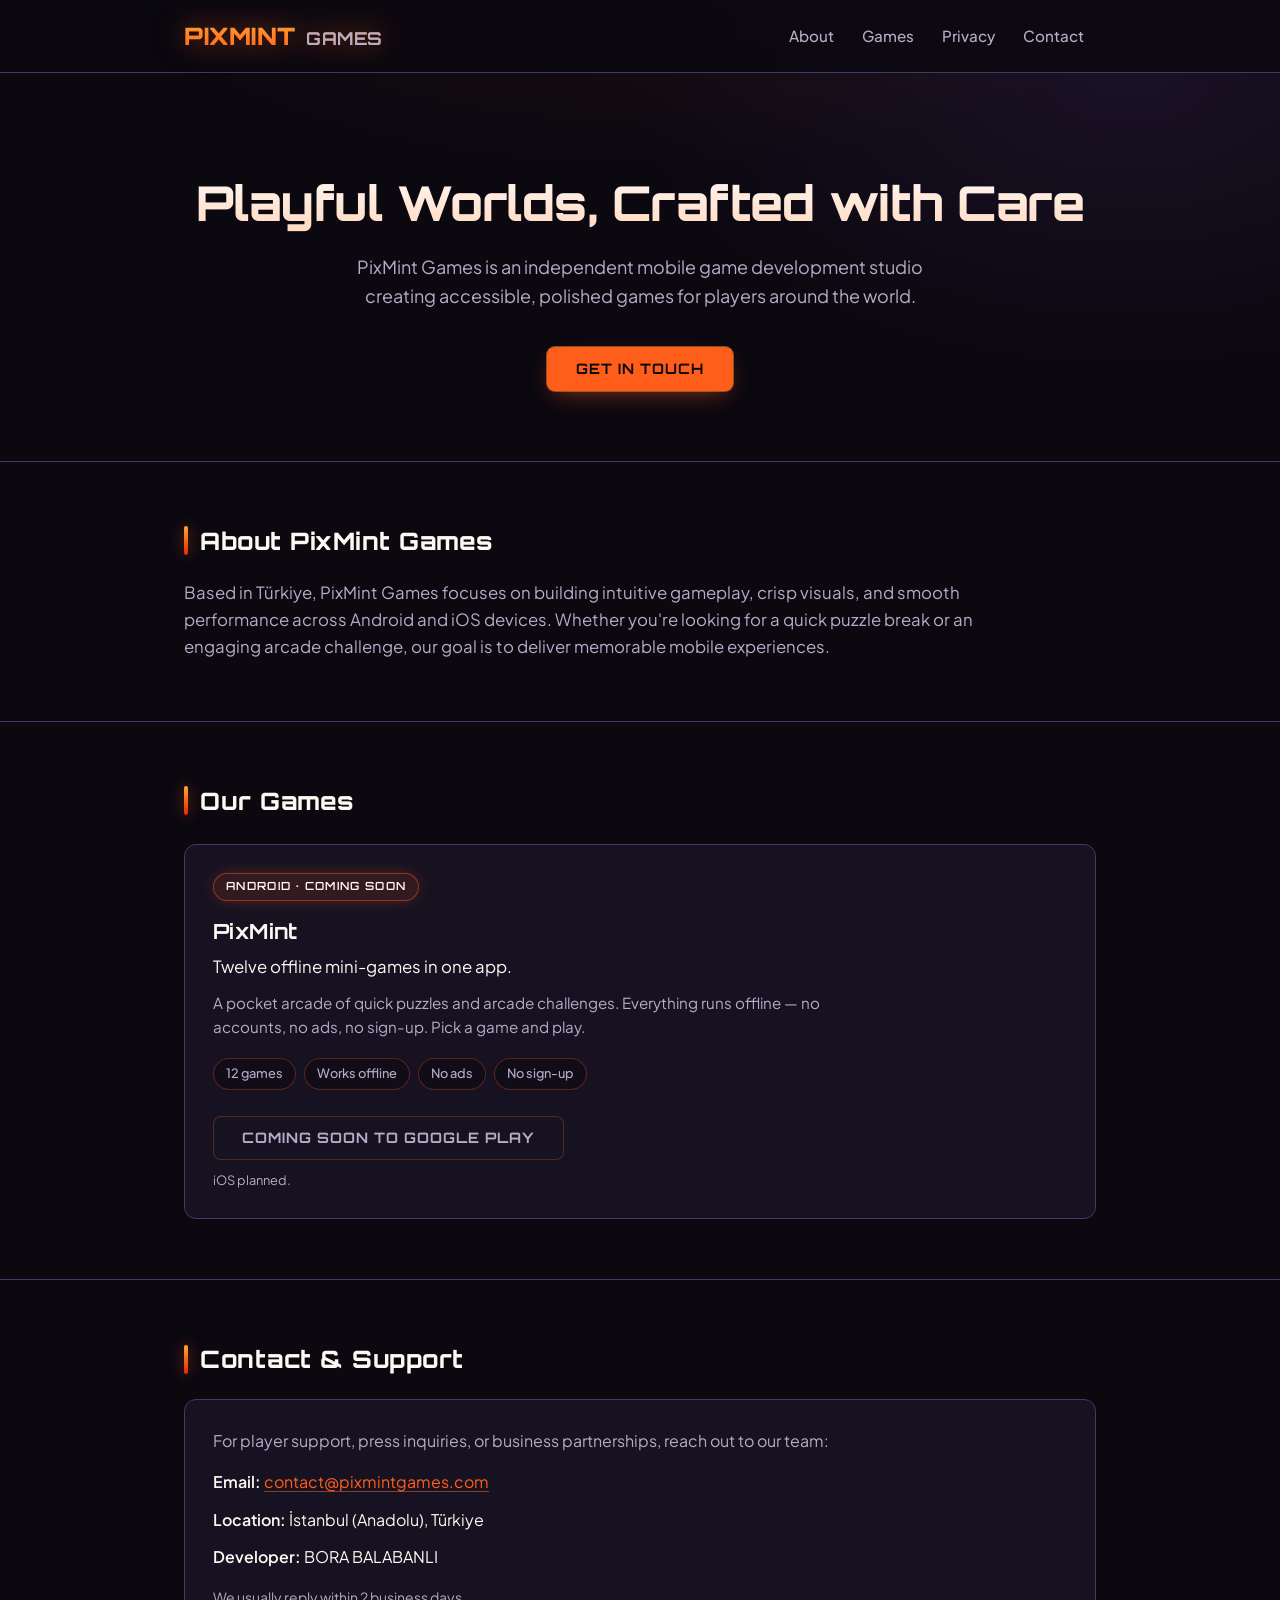
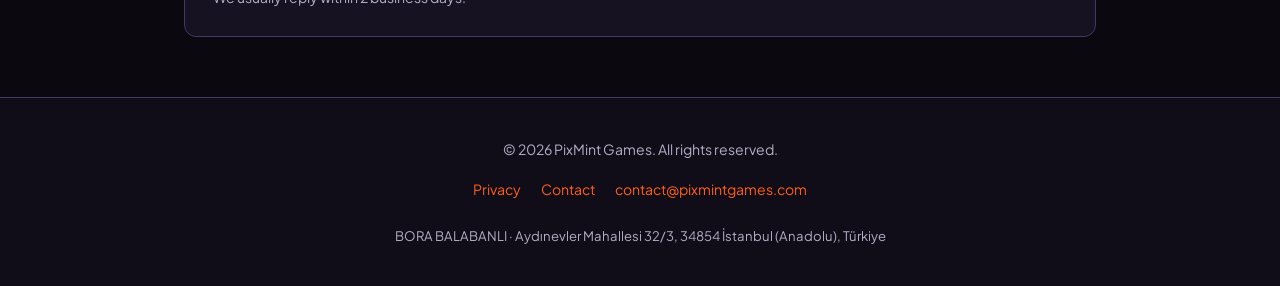
==== commit e4937be5: "site: uppercase the developer name across footer, contact card, privacy and JSON-LD" ====
--- a/site/index.html
+++ b/site/index.html
@@ -51,7 +51,7 @@
       "@context": "https://schema.org",
       "@type": "Organization",
       "name": "PixMint Games",
-      "legalName": "Bora Balabanli",
+      "legalName": "BORA BALABANLI",
       "url": "https://pixmintgames.com/",
       "logo": "https://pixmintgames.com/assets/icon-512.png",
       "email": "contact@pixmintgames.com",
@@ -133,7 +133,7 @@
           <p class="contact-intro">For player support, press inquiries, or business partnerships, reach out to our team:</p>
           <p class="contact-detail"><strong>Email:</strong> <a href="mailto:contact@pixmintgames.com">contact@pixmintgames.com</a></p>
           <p class="contact-detail"><strong>Location:</strong> İstanbul (Anadolu), Türkiye</p>
-          <p class="contact-detail"><strong>Developer:</strong> Bora Balabanli</p>
+          <p class="contact-detail"><strong>Developer:</strong> BORA BALABANLI</p>
           <p class="contact-note">We usually reply within 2 business days.</p>
         </div>
       </div>
@@ -149,7 +149,7 @@
         <a href="#contact">Contact</a>
         <a href="mailto:contact@pixmintgames.com">contact@pixmintgames.com</a>
       </p>
-      <p class="legal-info">Bora Balabanli · Aydınevler Mahallesi 32/3, 34854 İstanbul (Anadolu), Türkiye</p>
+      <p class="legal-info">BORA BALABANLI · Aydınevler Mahallesi 32/3, 34854 İstanbul (Anadolu), Türkiye</p>
     </div>
   </footer>
 
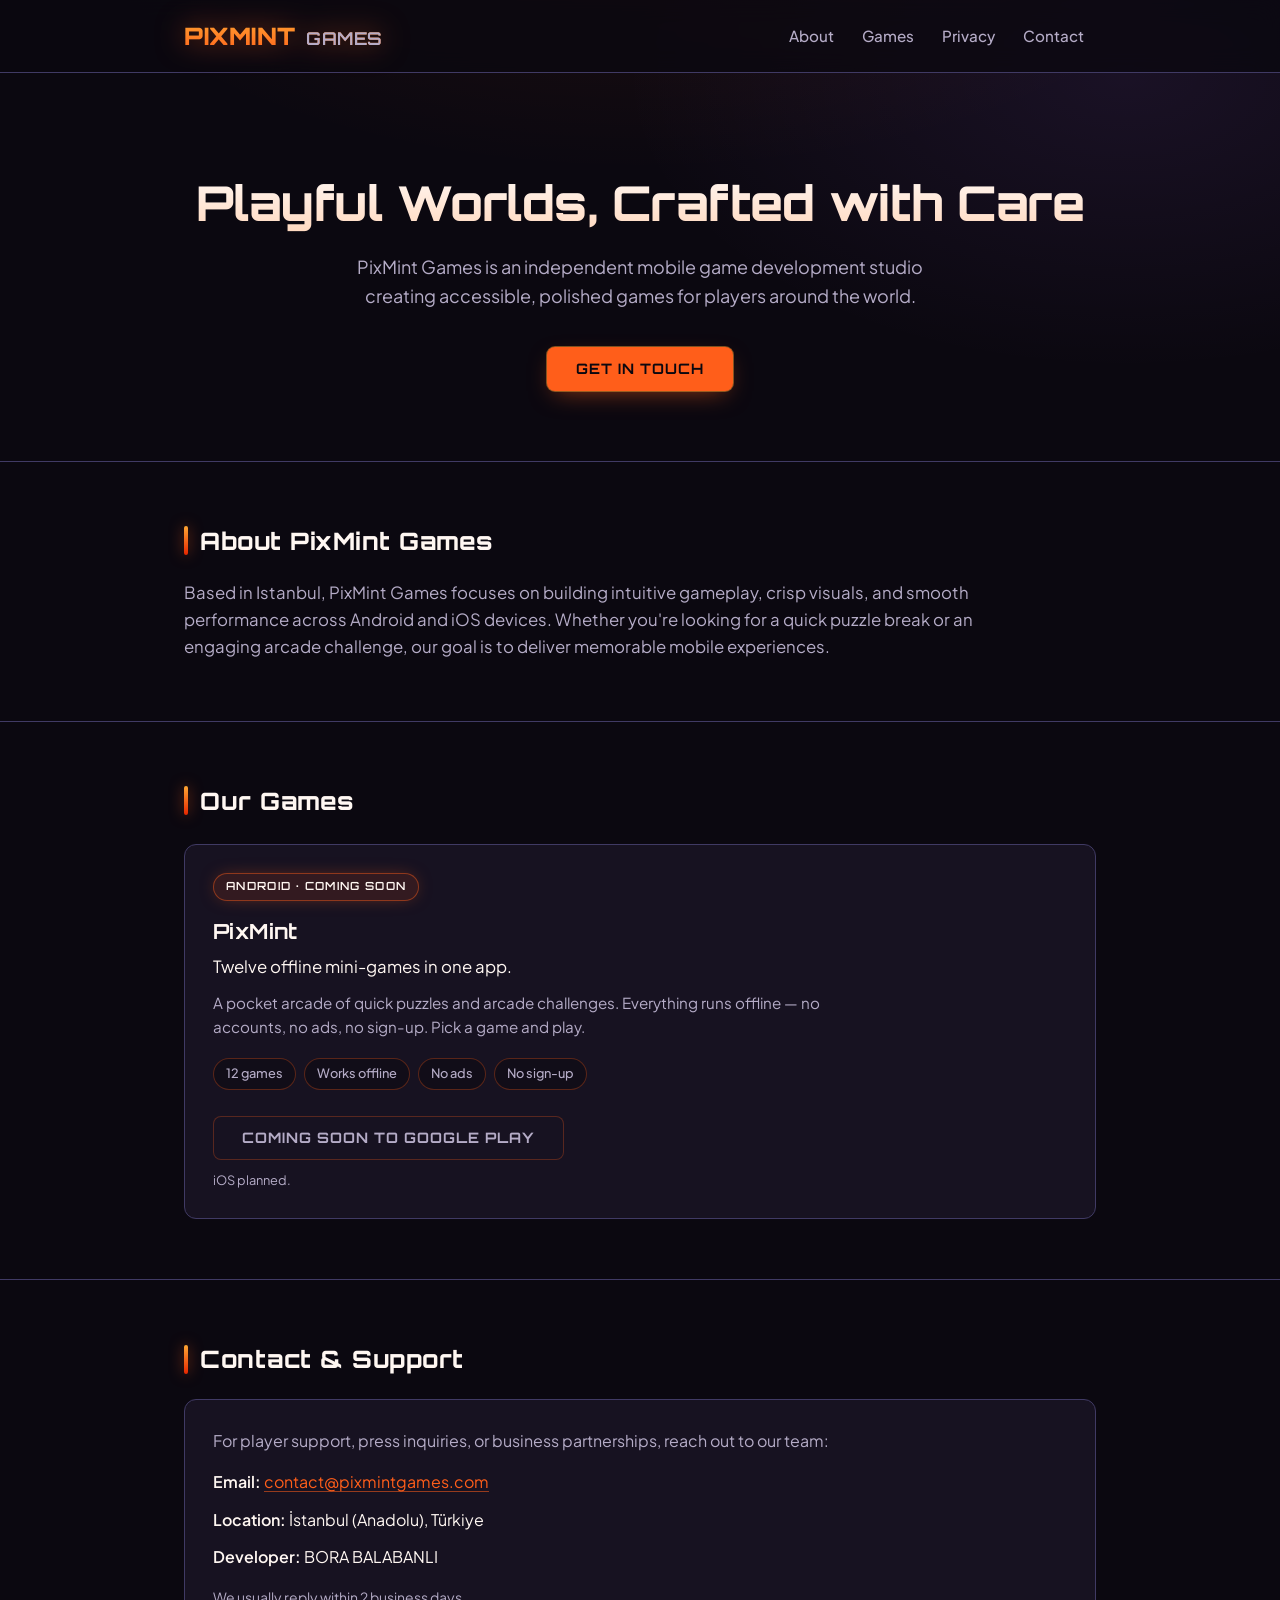
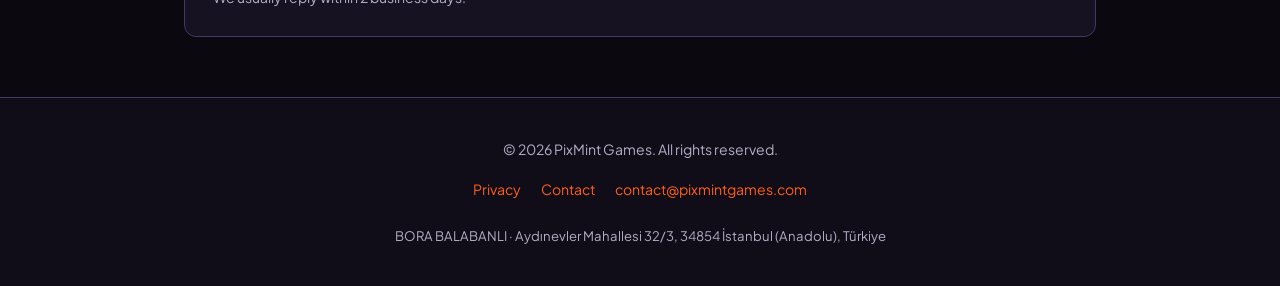
==== commit cb24bd82: "site: about copy says Istanbul instead of Turkiye" ====
--- a/site/index.html
+++ b/site/index.html
@@ -97,7 +97,7 @@
       <div class="container">
         <h2>About PixMint Games</h2>
         <p class="section-lead">
-          Based in Türkiye, PixMint Games focuses on building intuitive gameplay, crisp visuals, and smooth performance across Android and iOS devices. Whether you're looking for a quick puzzle break or an engaging arcade challenge, our goal is to deliver memorable mobile experiences.
+          Based in Istanbul, PixMint Games focuses on building intuitive gameplay, crisp visuals, and smooth performance across Android and iOS devices. Whether you're looking for a quick puzzle break or an engaging arcade challenge, our goal is to deliver memorable mobile experiences.
         </p>
       </div>
     </section>
